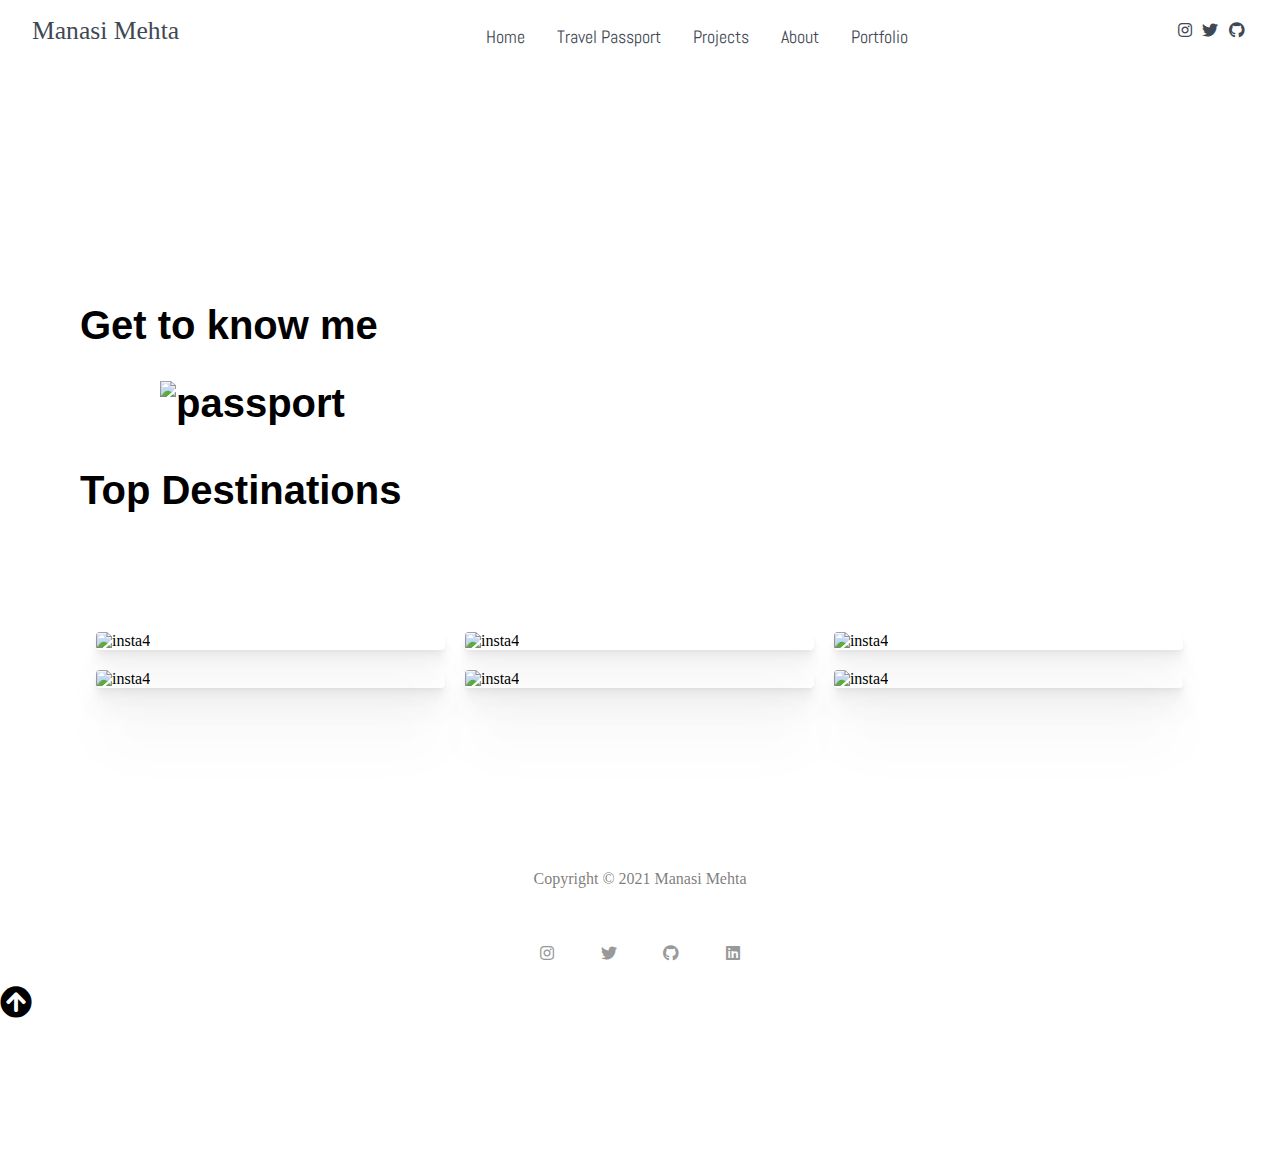
==== about.html @ bc8bce31 "Add files via upload" ====
<!DOCTYPE html>
<html lang="en">
<head>
  <meta charset="UTF-8">
  <meta name="viewport" content="width=device-width, initial-scale=1.0">
  <meta http-equiv="X-UA-Compatible" content="ie=edge">
  <title>Manasi Mehta</title>
  <!--Font Awesome Icons-->
  <link rel="stylesheet" href="./css/all/css/all.css">
  <!-- every thing on all sites-->
  <link rel="stylesheet" href="./css/allthings.css">
  <!-- AOS Library -->
  <link rel="stylesheet" href="./css/aos.css">
  <!-- Custom Style -->
  <link rel="stylesheet" href="./css/aboutstyle.css">
    <link rel="stylesheet" href="./css/passportstyles.css">
  <script src="js/jssor.slider-28.0.0.min.js" type="text/javascript"></script>
  <link href="https://fonts.googleapis.com/css2?family=Dancing+Script:wght@700&display=swap" rel="stylesheet">
  <link rel="icon" href="./assets/logo.jpg" sizes="16x16 32x32" type="image/jpg">
</head>

<body>
  <!--  Navigation -->
  <nav class="nav">
    <div class="nav-menu flex-row">
      <div class="nav-brand">
        <a href="#" class="text-gray">Manasi Mehta</a>
      </div>
      <div class="toggle-collapse">
        <div class="toggle-icons">
          <i class="fas fa-bars"></i>
        </div>
      </div>
      <div>
        <ul class="nav-items">
          <li class="nav-link">
            <a href="index.html">Home</a>
          </li>
          <li class="nav-link">
            <a href="passport.html">Travel Passport</a>
          </li>
          <li class="nav-link">
            <a href="gallery.html">Projects</a>
          </li>
          <li class="nav-link">
            <a href="about.html">About</a>
          </li>
          <li class="nav-link">
            <a href="portfolio.html">Portfolio</a>
          </li>
        </ul>
      </div>
      <div class="social text-gray">
        <a href="https://www.instagram.com/m4nasi/"><i class="fab fa-instagram"></i></a>
        <a href="https://twitter.com/m4nasi"><i class="fab fa-twitter"></i></a>
        <a href="https://github.com/m4nasi"><i class="fab fa-github"></i></a>
      </div>
    </div>
  </nav>
  <!--x Navigation -->

  <main>
  <!--Site Title -->
    <section class="site-title">
      <div class="site-background" data-aos="fade-up" data-aos-delay="100">
      </div>
    </section>
    <!--x Site Title -->
    <section class="postcard">
      <h2>Get to know me<h2>
      <img class="postcardimg" src="./assets/postcard-purple.jpg" alt="passport">
    </section>

  <section class="photo-grid">
    <h2>Top Destinations</h2>
    <div class="grid-container">
      <div class="content">
         <div class="wrapper">
           <div class="box vintage">
             <img class="box-img" src="./assets/berlin_1.jpg" alt="insta4">
           </div>
        </div>
        <div class="wrapper">
          <div class="box vintage">
            <img class="box-img" src="./assets/berlin_2.jpg" alt="insta4">
          </div>
        </div>
        <div class="wrapper">
          <div class="box vintage">
            <img class="box-img" src="./assets/berlin_3.jpg" alt="insta4">
          </div>
        </div>
        <div class="wrapper">
          <div class="box vintage">
            <img class="box-img" src="./assets/berlin_4.jpg" alt="insta4">
          </div>
        </div>
        <div class="wrapper">
          <div class="box vintage">
            <img class="box-img" src="./assets/berlin_5.jpg" alt="insta4">
          </div>
        </div>
        <div class="wrapper">
          <div class="box vintage">
            <img class="box-img" src="./assets/berlin_6.jpg" alt="insta4">
          </div>
        </div>
      </div>
    </div>
  </section>
  </main>

  <!-- Footer Section -->
  <footer>
    <div class="container">
      <div class="row">
         <div class="col-md-12 col-sm-12">
            <div class="wow fadeInUp footer-copyright" data-wow-delay="1.8s">
               <p>Copyright &copy; 2021 Manasi Mehta</p>
            </div>
            <ul class="wow fadeInUp social-icon" data-wow-delay="2s">
              <li><a href="https://www.instagram.com/m4nasi/" class="fab fa-instagram"></a></li>
              <li><a href="https://twitter.com/m4nasi" class="fab fa-twitter"></a></li>
              <li><a href="https://github.com/m4nasi" class="fab fa-github"></a></li>
              <li><a href="https://www.linkedin.com/in/manasi-mehta-2454901b2" class="fab fa-linkedin"></a></li>
            </ul>
         </div>
      </div>
  </div>
  <div class="move-up">
    <span><i class="fas fa-arrow-circle-up fa-2x"></i></span>
  </div>
</footer>

  <!--x Footer-->
  <!-- Jquery Library file -->
  <script src="./js/Jquery3.4.1.min.js"></script>
  <!-- Owl-Carousel js-->
  <script src="./js/owl.carousel.min.js"></script>
  <!-- AOS js Library-->
  <script src="./js/aos.js"></script>
  <!--Custom Javascript file-->
  <script src="./js/main.js"></script>
</body>
</html>
---- css/allthings.css ----
@import url('../css/fonts.css');
@import url(href = "https://fonts.googleapis.com/css2?family=Dancing+Script:wght@700&display=swap");
@import url(href = "https://fonts.googleapis.com/css?family=Source+Sans+Pro");

html, body{
  margin: 0%;
  box-sizing: border-box;
  overflow-x: hidden;
}

:root{
  /*      Theme colors        */
  --text-gray: #3f4954;
  --text-light : #686666da;
  --bg-color: #0f0f0f;
  --white: #ffffff;
  --midnight: #104f55;

  --yellow: #D4AF37;
  --dark-green: #013220;
  --orange: #923C01;
  --brown: #2C1608;
  --light-green: #507D2A;

  /* gradient color   */
  --sky: linear-gradient(120deg, #a1c4fd 0%, #c2e9fb 100%);

  /*      theme font-family   */
  --Abel: 'Abel', cursive;
  --Anton: 'Anton', cursive;
  --Josefin : 'Josefin', cursive;
  --Lexend: 'Lexend', cursive;
  --Livvic : 'Livvic', cursive;
  --Cursive : 'Cursive', cursive;
  --Sans: 'Source Sans Pro', cursive;
}

/* ---------------- Global Classes ---------------*/

a{
  text-decoration: none;
  color: var(--text-gray);
}

.flex-row{
  display: flex;
  flex-direction: row;
  flex-wrap: wrap;
}

ul{
  list-style-type: none;
}

h1{
  font-family: var(--Lexend);
  font-size: 2.5rem;
}


h2{
  font-family: 'Source Sans Pro', sans-serif;
  font-size: 2.5rem;
}

h3{
  font-family: var(--Abel);
  font-size: 1.3rem;
}

button.btn{
  border: none;
  border-radius: 2rem;
  padding: 1rem 3rem;
  font-size: 1rem;
  font-family: var(--Livvic);
  cursor: pointer;
}

span{
  font-family: var(--Abel);
}

.container{
  margin: 0 5vw;
}

.text-gray{
  color: var(--text-gray);
}

p{
  font-family: var(--Lexend);
  color: var(--text-light);
}

/* ------x------- Global Classes -------x-------*/
/* -------------- Preloader ---------------*/
.preloader {
  position: fixed;
  top: 0;
  left: 0;
  width: 100%;
  height: 100%;
  z-index: 99999;
  display: flex;
  flex-flow: row nowrap;
  justify-content: center;
  align-items: center;
  background: none repeat scroll 0 0 #ffffff;
}

.spinner {
  border: 1px solid transparent;
  border-radius: 5px;
  position: relative;
}

.spinner:before {
  content: '';
  box-sizing: border-box;
  position: absolute;
  top: 50%;
  left: 50%;
  width: 30px;
  height: 30px;
  margin-top: -10px;
  margin-left: -10px;
  border-radius: 50%;
  border: 2px solid #E3AE57;
  border-top-color: #f9f9f9;
  animation: spinner .6s linear infinite;
}

@-webkit-@keyframes spinner {
  to {transform: rotate(360deg);}
}

@keyframes spinner {
  to {transform: rotate(360deg);}
}

/* ------x------- Preloader -------x-------*/
/* --------------- navbar ----------------- */

.nav{
  background: white;
  padding: 0 2rem;
  height: 0rem;
  min-height: 10vh;
  overflow: hidden;
  transition: height 1s ease-in-out;
}

.nav .nav-menu{
  justify-content: space-between;
}

.nav .toggle-collapse{
  position: absolute;
  top: 0%;
  width: 90%;
  display: none;
  cursor: pointer;
}

.nav .toggle-collapse .toggle-icons{
  display: flex;
  justify-content: flex-end;
  padding: 1.7rem 0;
}

.nav .toggle-collapse .toggle-icons i{
  font-size: 1.4rem;
  color: var(--text-gray);
}

.collapse{
  height: 30rem;
}

.nav .nav-items{
  display: flex;
  margin: 0;
}

.nav .nav-items .nav-link{
  padding: 1.6rem 1rem;
  font-size: 1.1rem;
  position: relative;
  font-family: var(--Abel);
  font-size: 1.1rem;
}

.nav .nav-items .nav-link:hover{
  background-color: var(--midnight);
}

.nav .nav-items .nav-link:hover a{
  color: var(--white);
}

.nav .nav-brand a{
  font-size: 1.6rem;
  padding: 1rem 0;
  display: block;
  font-family: var(--Lexend);
  font-size: 1.6rem;
}

.nav .social{
  padding: 1.4rem 0
}

.nav .social i{
  padding: 0 .2rem;
}

.nav .social i:hover{
  color: #a1c4cf;
}
/* -------x------- navbar ---------x------- */
/* ----------------- Main Content----------- */
/* --------------- Site title ---------------- */

/*---------------------------------------
   Footer section
-----------------------------------------*/

footer {
    padding: 140px 0px;
}

/*---------------------------------------
   Social icon
-----------------------------------------*/

.social-icon {
    position: relative;
    padding: 0;
    margin: 0;
    text-align: center;
}

.social-icon li {
    display: inline-block;
    list-style: none;
}

.social-icon li a {
    border: 2px solid transparent;
    color: #999;
    border-radius: 100px;
    cursor: pointer;
    font-size: 16px;
    text-decoration: none;
    transition: all 0.4s ease-in-out;
    width: 50px;
    height: 50px;
    line-height: 50px;
    text-align: center;
    vertical-align: middle;
    position: relative;
    margin: 22px 4px 10px 4px;
}

.social-icon li a:hover {
    background: #D4AF37;
    border-color: #ffffff;
    color: #ffffff;
    transform: scale(1.1);
}

footer.footer .move-up{
  position: absolute;
  right: 6%;
  top: 50%;
  vertical-align: middle;
}

footer.footer .move-up span{
  color: var(--dark-green);
}

footer.footer .move-up span:hover{
  color: var(--white);
  cursor: pointer;
}

footer p{
  text-align: center;
}

/* ---------x------- Footer ----------x---------- */

/*              Viewport less then or equal to 1130px            */

@media only screen and (max-width: 1130px){
  .site-content .post-content > .post-image .post-info{
      left: 2rem !important;
      bottom: 1.2rem !important;
      border-radius: 0% !important;
  }

  .site-content .sidebar .popular-post .post-info{
      display: none !important;
  }

  footer {
    padding: 40px 0;
  }
}

/*      x       Viewport less then or equal to 1130px    x     */
/*              Viewport less then or equal to 750px            */

@media only screen and (max-width: 750px){
  .nav .nav-menu, .nav .nav-items{
    flex-direction: column;
  }

  .nav .toggle-collapse{
    display: initial;
  }

  main .site-content{
    grid-template-columns: 100%;
  }

  footer {
    padding: 40px 0;
  }

}

/*        x      Viewport less then or equal to 750px       x     */
/*              Viewport less then or equal to 520px            */

@media only screen and (max-width: 520px){
  main .blog{
    height: 125vh;
  }

  .site-content .post-content > .post-image .post-info{
    display: none;
  }

  nav .toggle-collapse{
    width: 80% !important;
  }
}

/*        x      Viewport less then or equal to 520px       x     */
---- css/aboutstyle.css ----
/*
main .postcard .postcardimg{
  padding-top: 2rem;
  padding-left: 5rem;
  padding-bottom: 2rem;
  align-items: center;
}

main .carousel .span{
  font-family: var(--Cursive);
}

main .carousel .h2{
  text-align: center;
}
*/
.postcard h2,
.carousel h2,
.photo-grid h2{
  padding-left: 5rem;
}

.postcard .postcardimg{
  padding-left: 5rem;
  padding-bottom: 0.5rem;
}

/*
.card_1 .flex-row{
  padding-left: 5rem;
}*/

* {
  box-sizing: border-box;
}

.grid-container {
  width: 100%;
  max-width: 1200px;
  border-radius: 4px;
  margin: 0 auto;
  padding: 1rem;
}

.content {
  display: flex;
  flex-wrap: wrap;
  margin-top: 60px;
  padding: 0 30px;
}

.wrapper {
  width: 33.3%;
  height: 100%;
  padding: 10px;
}

.box {
  position: relative;
  max-height: 300px;
  border-radius: 4px;
  overflow: hidden;
  box-shadow:
  0 1.4px 1.7px rgba(0, 0, 0, 0.017),
  0 3.3px 4px rgba(0, 0, 0, 0.024),
  0 6.3px 7.5px rgba(0, 0, 0, 0.03),
  0 11.2px 13.4px rgba(0, 0, 0, 0.036),
  0 20.9px 25.1px rgba(0, 0, 0, 0.043),
  0 50px 60px rgba(0, 0, 0, 0.06);
}

.box-img {
  position:relative;
  width: 100%;
  height: 100%;
  z-index: 1;
  transition: all .3s ease-in-out;
}


@media screen and (max-width: 880px) {
  .wrapper {
    width: 50%;
  }
}

@media screen and (max-width: 520px) {
  .wrapper {
    width: 100%;
  }
}
---- css/passportstyles.css ----
main .site-title{
  background: url('../assets/blog-top-image.jpg');
  background-size: cover;
  height: 20vh;
  display: flex;
  justify-content: center;
}

.map h2{
  padding-left: 5rem;
}

.map .regions_div{
  padding-left: 5rem;
}

.map {
position: relative;
padding-top: 30px;
overflow: hidden;
}

.map iframe,
.map object,
.map embed {
    position: absolute;
    top: 0;
    left: 0;
    width: 90%;
    height: 100%;
}
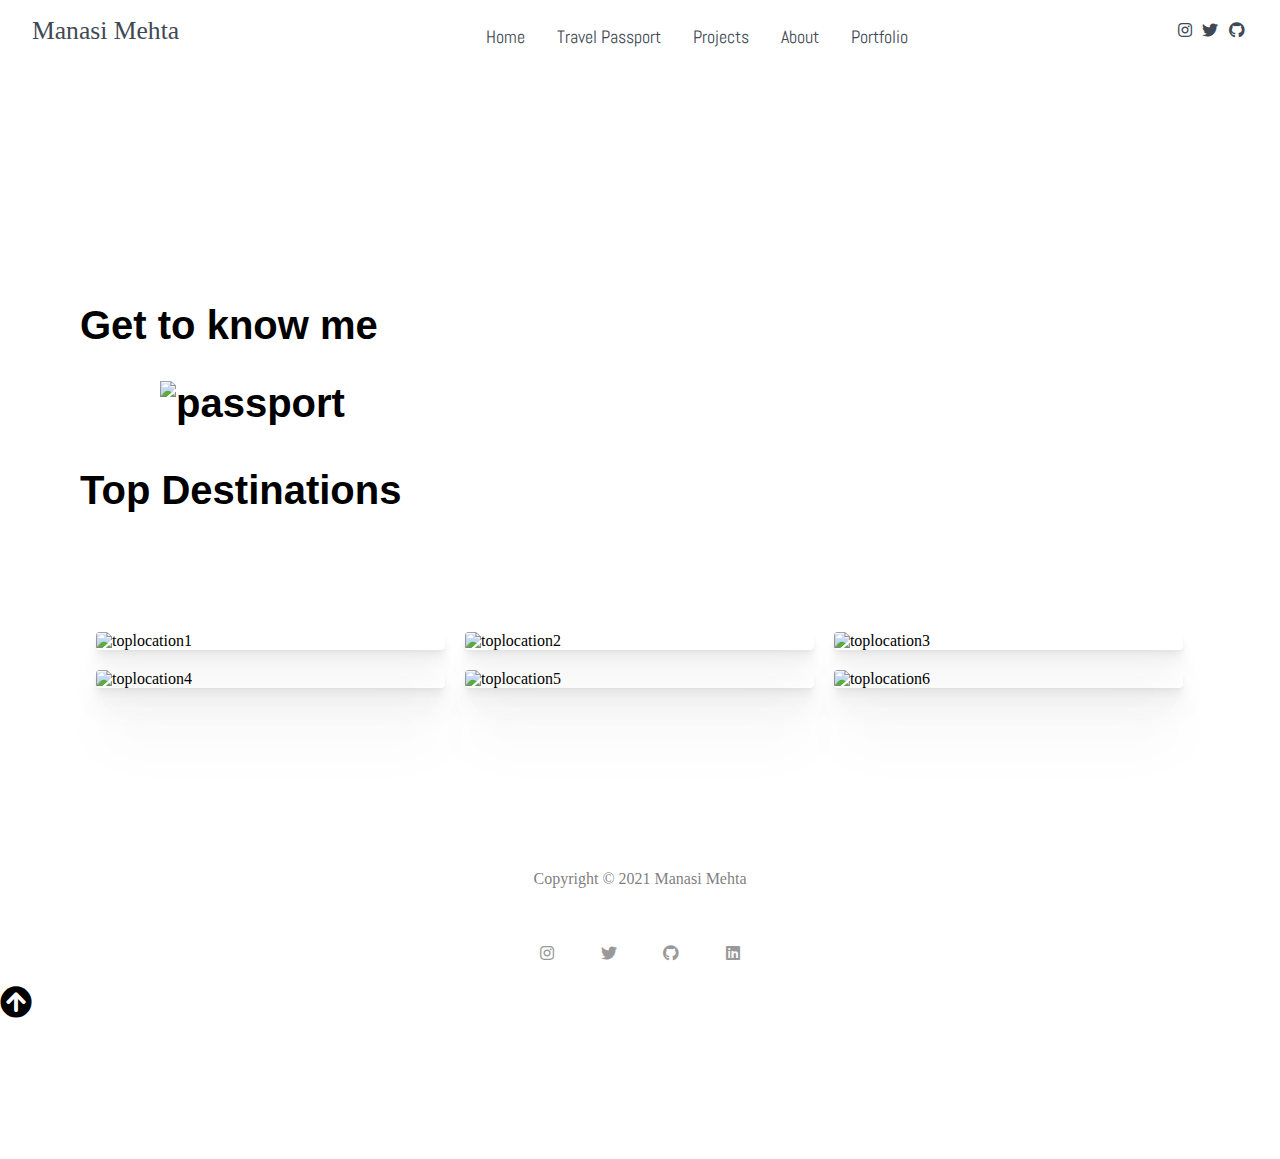
==== commit d8b58a1c: "Add files via upload" ====
--- a/about.html
+++ b/about.html
@@ -68,7 +68,7 @@
     <!--x Site Title -->
     <section class="postcard">
       <h2>Get to know me<h2>
-      <img class="postcardimg" src="./assets/postcard-purple.jpg" alt="passport">
+      <img class="postcardimg" src="assets/postcard.jpg" alt="passport">
     </section>
 
   <section class="photo-grid">
@@ -77,32 +77,32 @@
       <div class="content">
          <div class="wrapper">
            <div class="box vintage">
-             <img class="box-img" src="./assets/berlin_1.jpg" alt="insta4">
+            <img class="box-img" src="assets/berlin_1.jpg" alt="toplocation1">
            </div>
         </div>
         <div class="wrapper">
           <div class="box vintage">
-            <img class="box-img" src="./assets/berlin_2.jpg" alt="insta4">
+            <img class="box-img" src="assets/berlin_2.jpg" alt="toplocation2">
           </div>
         </div>
         <div class="wrapper">
           <div class="box vintage">
-            <img class="box-img" src="./assets/berlin_3.jpg" alt="insta4">
+            <img class="box-img" src="assets/berlin_3.jpg" alt="toplocation3">
           </div>
         </div>
         <div class="wrapper">
           <div class="box vintage">
-            <img class="box-img" src="./assets/berlin_4.jpg" alt="insta4">
+            <img class="box-img" src="assets/berlin_4.jpg" alt="toplocation4">
           </div>
         </div>
         <div class="wrapper">
           <div class="box vintage">
-            <img class="box-img" src="./assets/berlin_5.jpg" alt="insta4">
+            <img class="box-img" src="assets/berlin_5.jpg" alt="toplocation5">
           </div>
         </div>
         <div class="wrapper">
           <div class="box vintage">
-            <img class="box-img" src="./assets/berlin_6.jpg" alt="insta4">
+            <img class="box-img" src="assets/berlin_6.jpg" alt="toplocation6">
           </div>
         </div>
       </div>
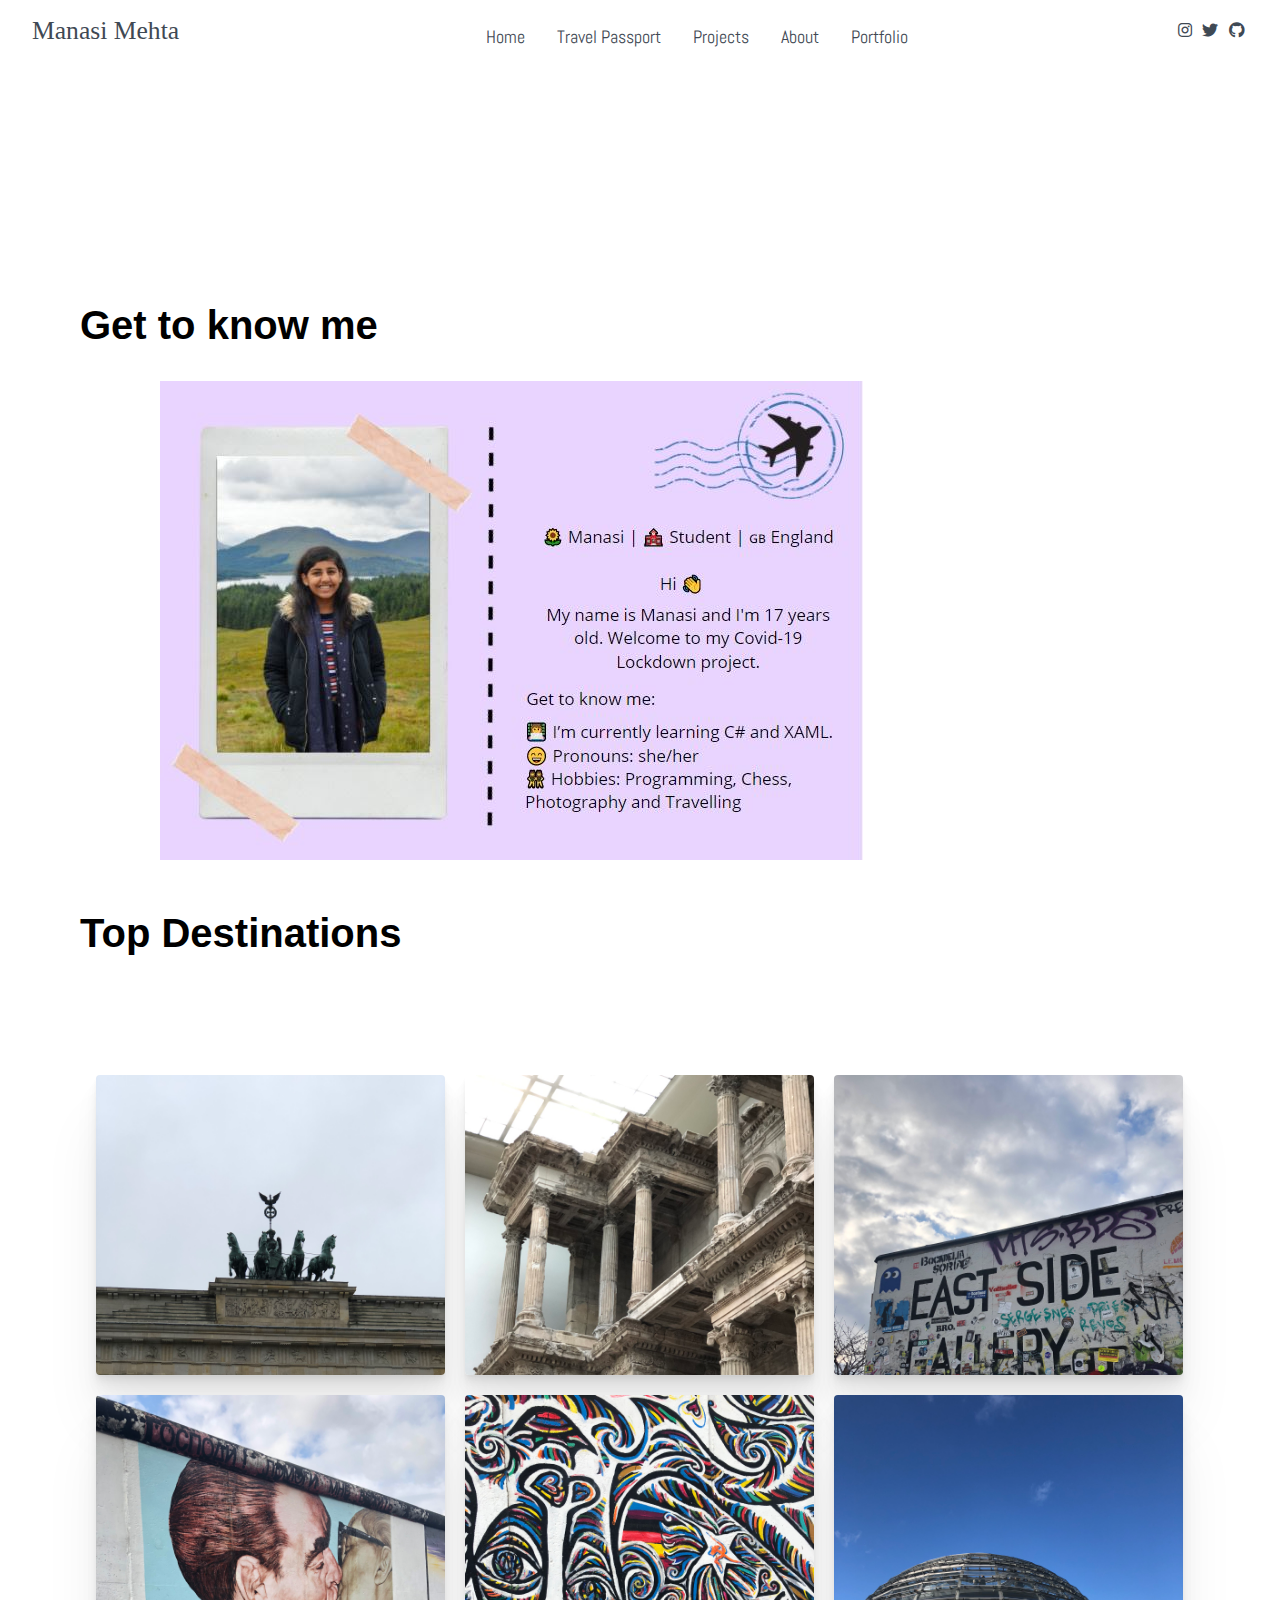
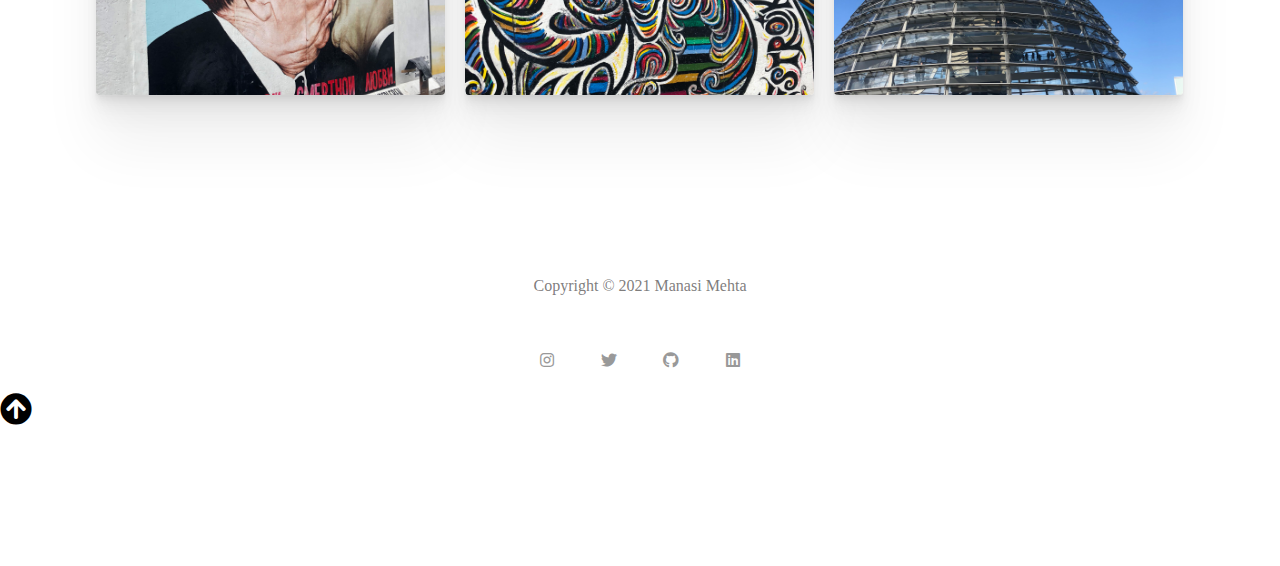
==== commit b845e132: "Add files via upload" ====
--- a/about.html
+++ b/about.html
@@ -16,7 +16,7 @@
     <link rel="stylesheet" href="./css/passportstyles.css">
   <script src="js/jssor.slider-28.0.0.min.js" type="text/javascript"></script>
   <link href="https://fonts.googleapis.com/css2?family=Dancing+Script:wght@700&display=swap" rel="stylesheet">
-  <link rel="icon" href="./assets/logo.jpg" sizes="16x16 32x32" type="image/jpg">
+  <link rel="icon" href="./assets/logo.JPG" sizes="16x16 32x32" type="image/JPG">
 </head>
 
 <body>
@@ -68,7 +68,7 @@
     <!--x Site Title -->
     <section class="postcard">
       <h2>Get to know me<h2>
-      <img class="postcardimg" src="assets/postcard.jpg" alt="passport">
+      <img class="postcardimg" src="assets/Postcard.JPG" alt="passport">
     </section>
 
   <section class="photo-grid">
@@ -77,32 +77,32 @@
       <div class="content">
          <div class="wrapper">
            <div class="box vintage">
-            <img class="box-img" src="assets/berlin_1.jpg" alt="toplocation1">
+            <img class="box-img" src="assets/Berlin1.JPG" alt="toplocation1">
            </div>
         </div>
         <div class="wrapper">
           <div class="box vintage">
-            <img class="box-img" src="assets/berlin_2.jpg" alt="toplocation2">
+            <img class="box-img" src="assets/Berlin2.JPG" alt="toplocation2">
           </div>
         </div>
         <div class="wrapper">
           <div class="box vintage">
-            <img class="box-img" src="assets/berlin_3.jpg" alt="toplocation3">
+            <img class="box-img" src="assets/Berlin3.JPG" alt="toplocation3">
           </div>
         </div>
         <div class="wrapper">
           <div class="box vintage">
-            <img class="box-img" src="assets/berlin_4.jpg" alt="toplocation4">
+            <img class="box-img" src="assets/Berlin4.JPG" alt="toplocation4">
           </div>
         </div>
         <div class="wrapper">
           <div class="box vintage">
-            <img class="box-img" src="assets/berlin_5.jpg" alt="toplocation5">
+            <img class="box-img" src="assets/Berlin5.JPG" alt="toplocation5">
           </div>
         </div>
         <div class="wrapper">
           <div class="box vintage">
-            <img class="box-img" src="assets/berlin_6.jpg" alt="toplocation6">
+            <img class="box-img" src="assets/Berlin6.JPG" alt="toplocation6">
           </div>
         </div>
       </div>
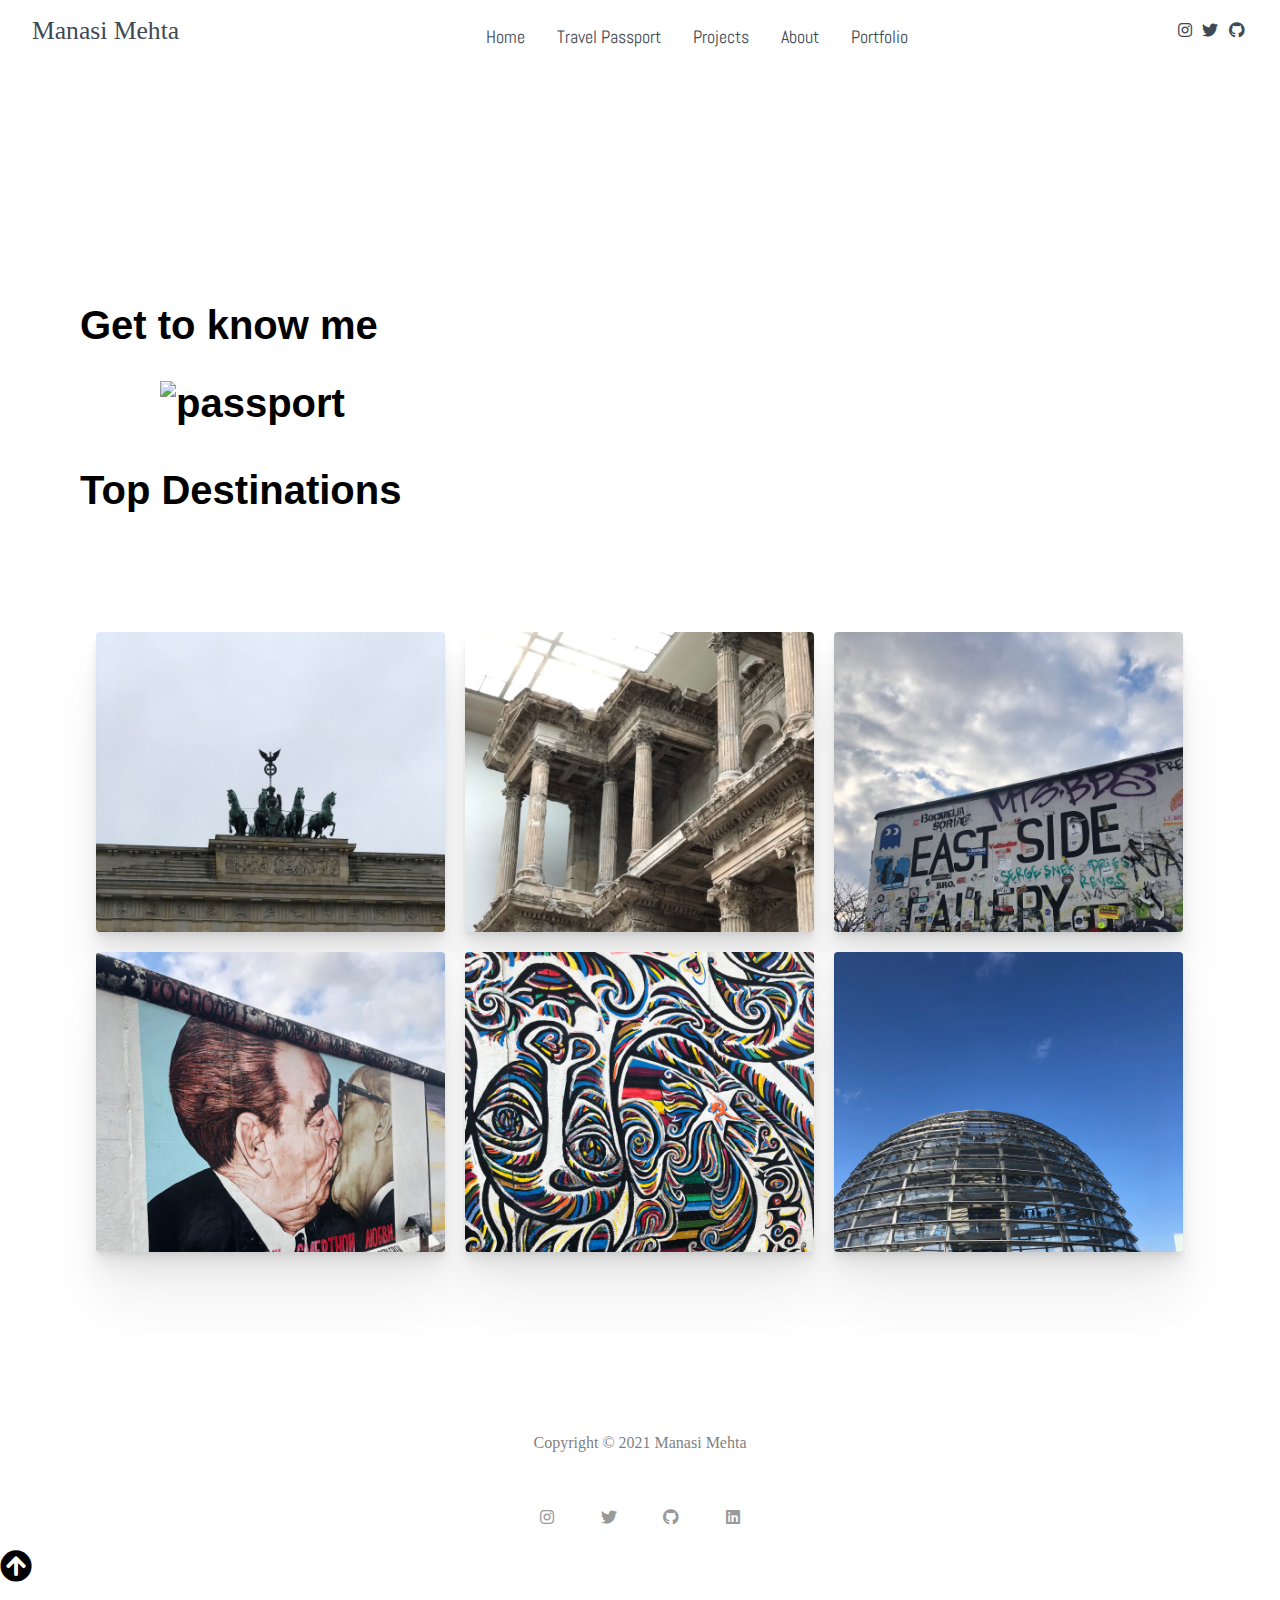
==== commit 83b0ec89: "Update about.html" ====
--- a/about.html
+++ b/about.html
@@ -68,7 +68,7 @@
     <!--x Site Title -->
     <section class="postcard">
       <h2>Get to know me<h2>
-      <img class="postcardimg" src="assets/Postcard.JPG" alt="passport">
+      <img class="postcardimg" src="assets/Postcard.jpg" alt="passport">
     </section>
 
   <section class="photo-grid">
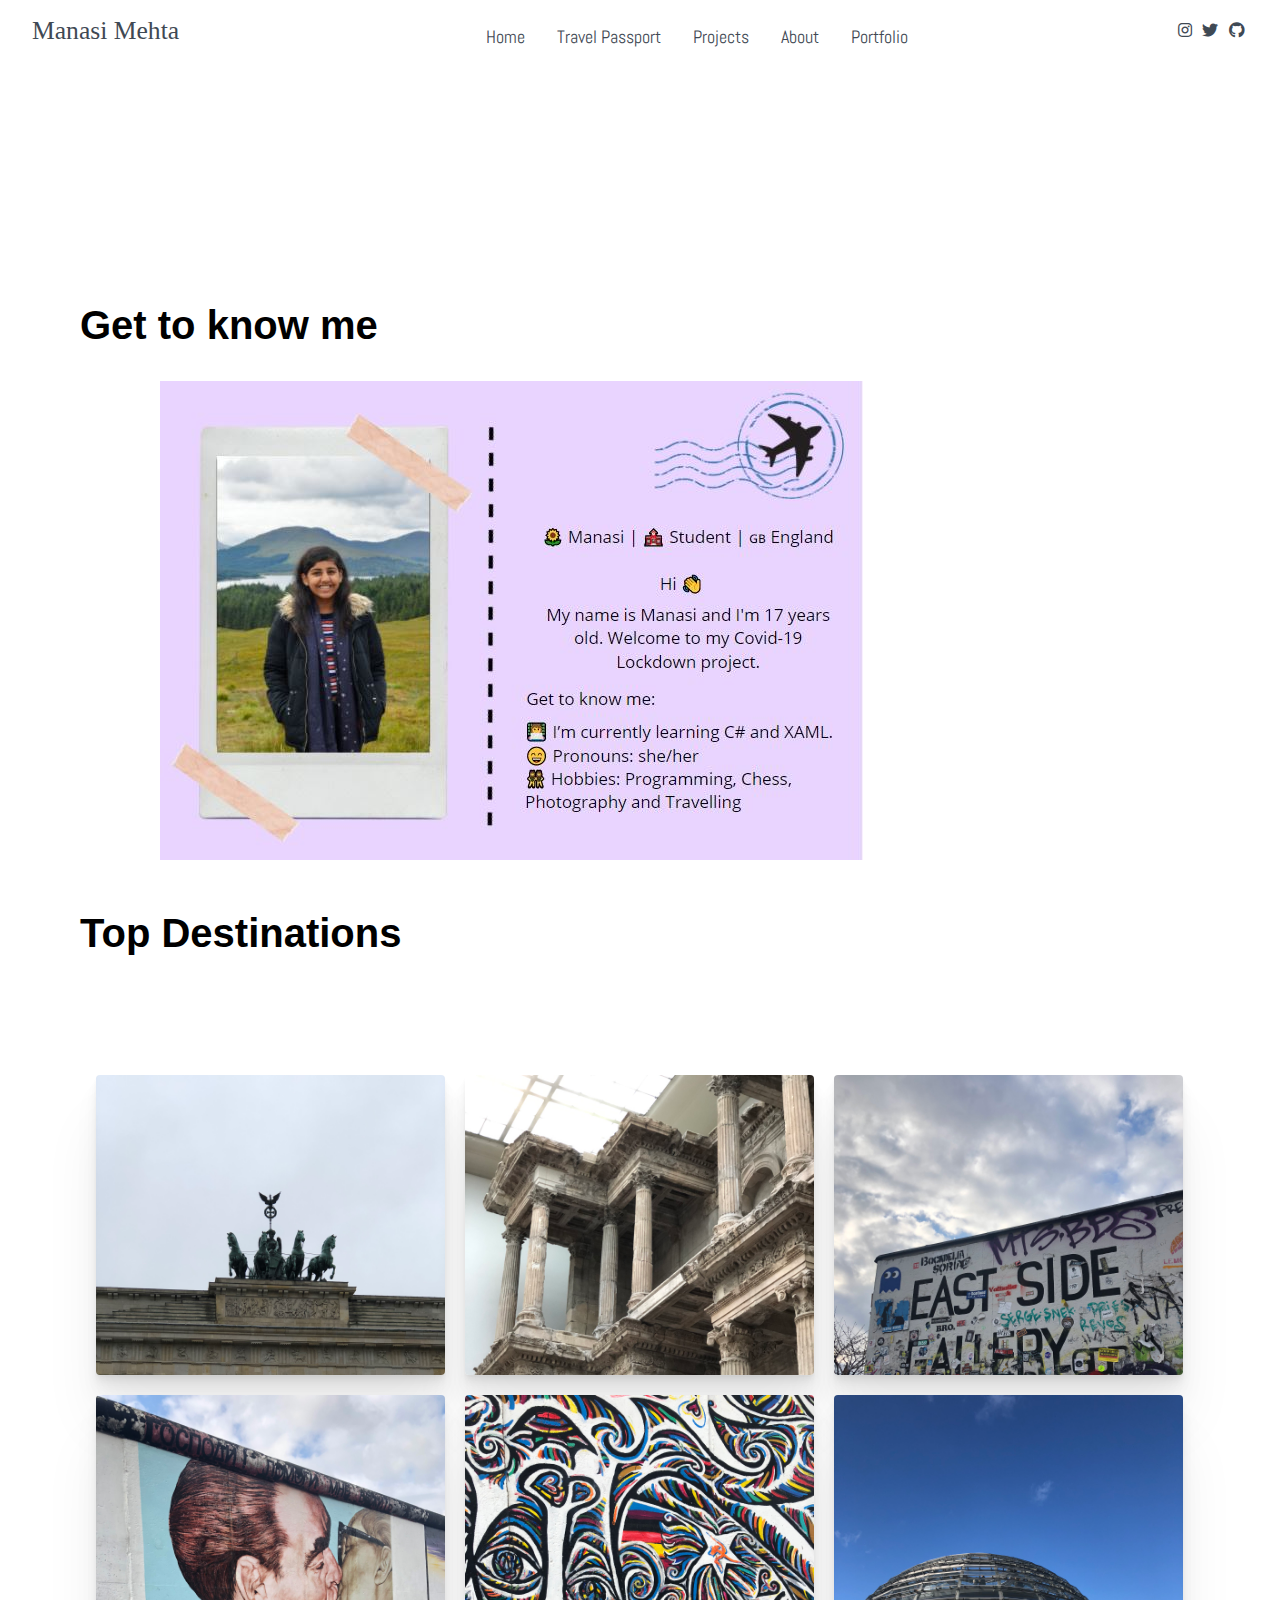
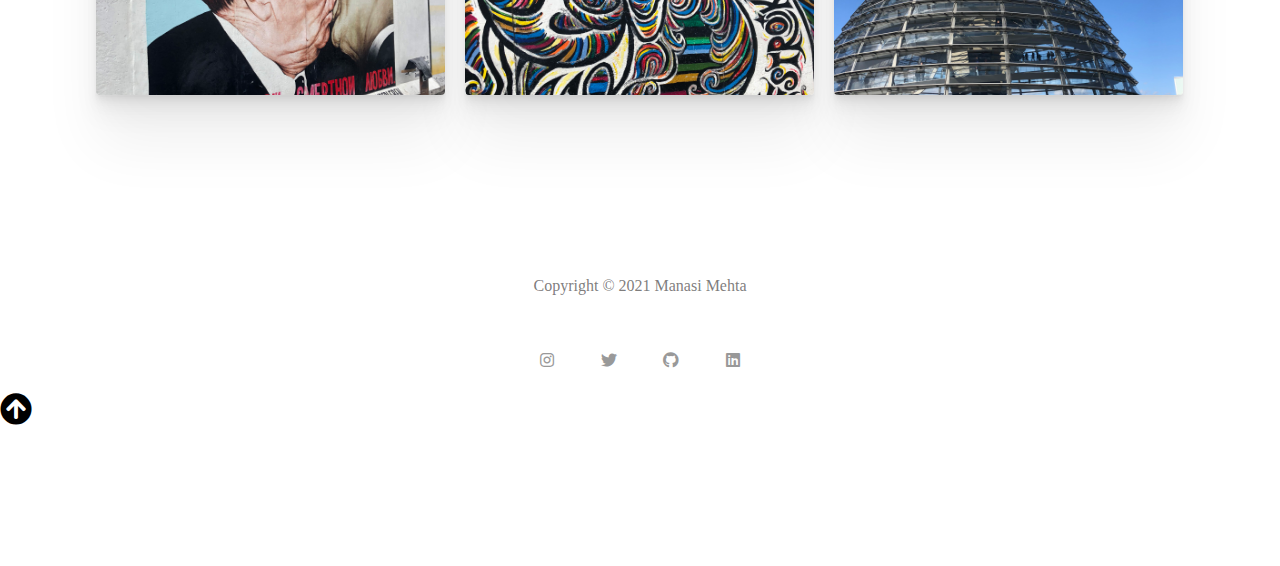
==== commit c0682c69: "Update about.html" ====
--- a/about.html
+++ b/about.html
@@ -68,7 +68,7 @@
     <!--x Site Title -->
     <section class="postcard">
       <h2>Get to know me<h2>
-      <img class="postcardimg" src="assets/Postcard.jpg" alt="passport">
+      <img class="postcardimg" src="assets/Postcard.JPG" alt="passport">
     </section>
 
   <section class="photo-grid">
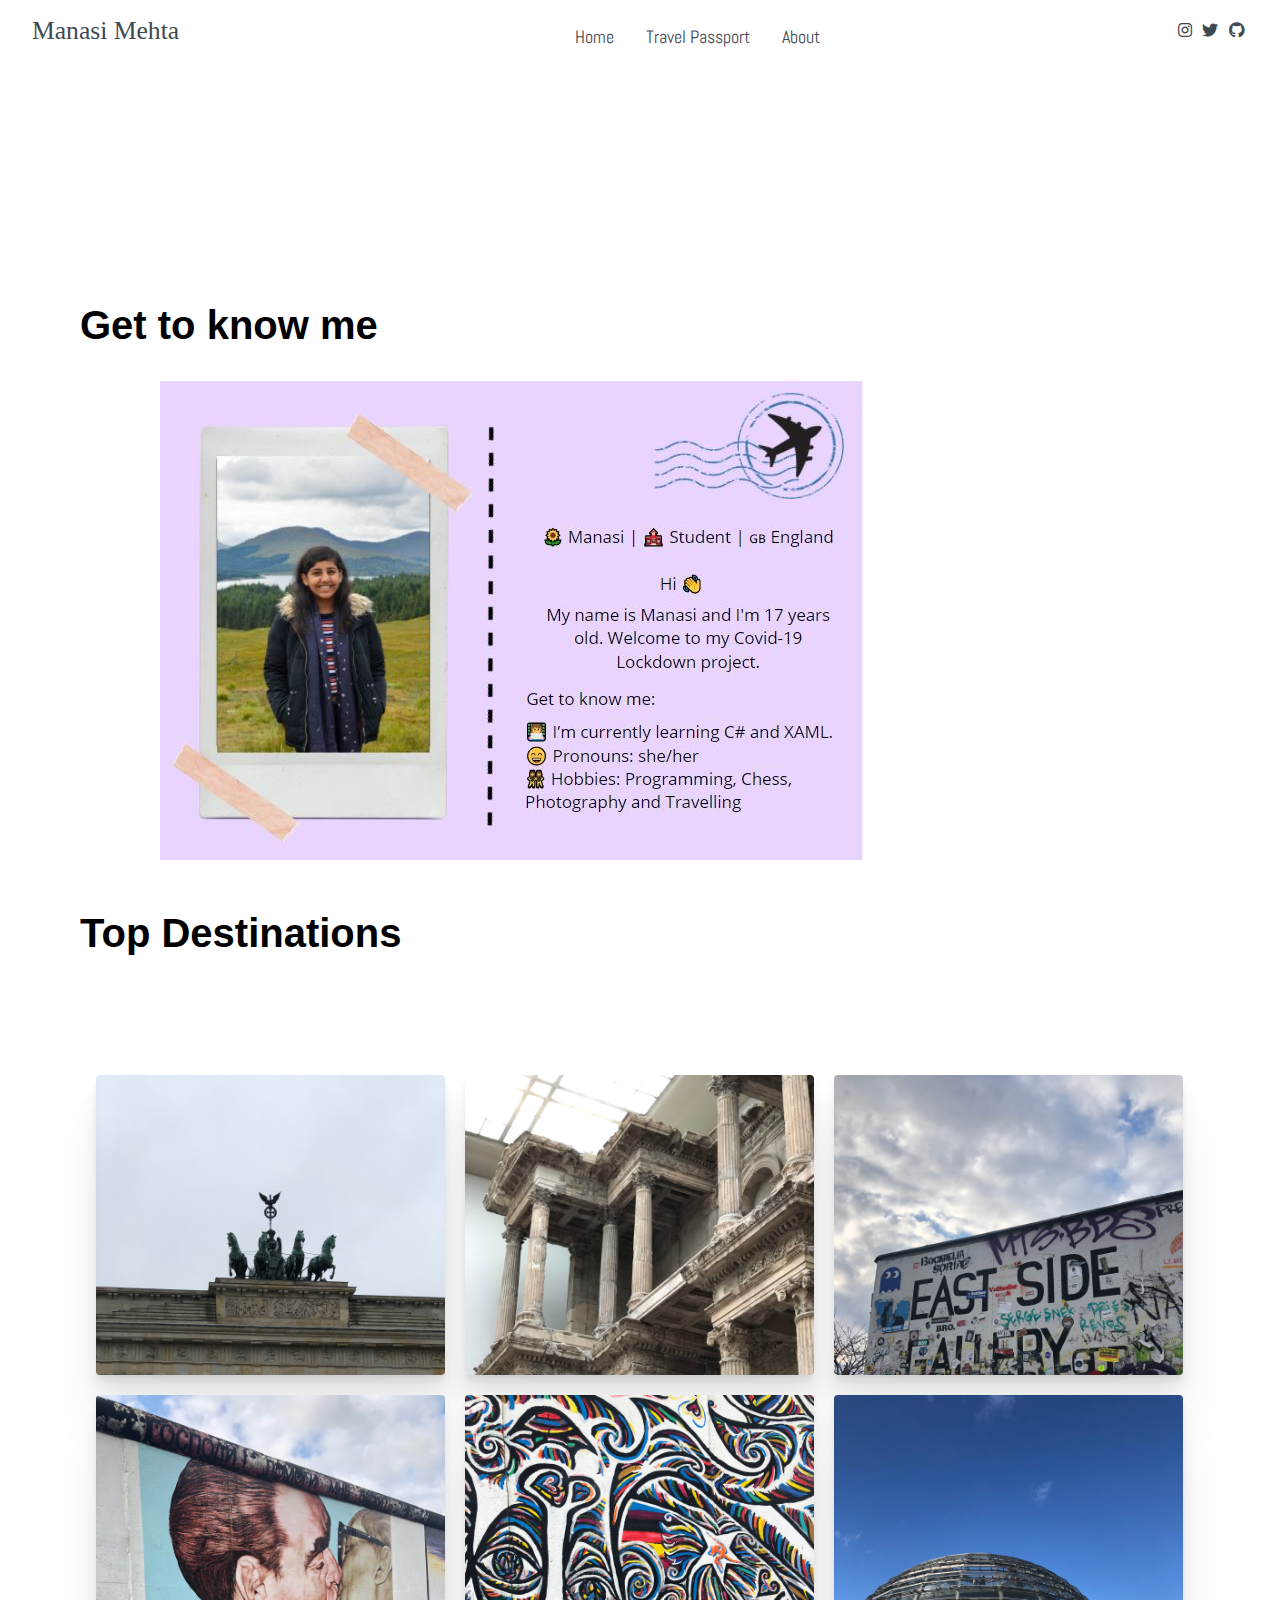
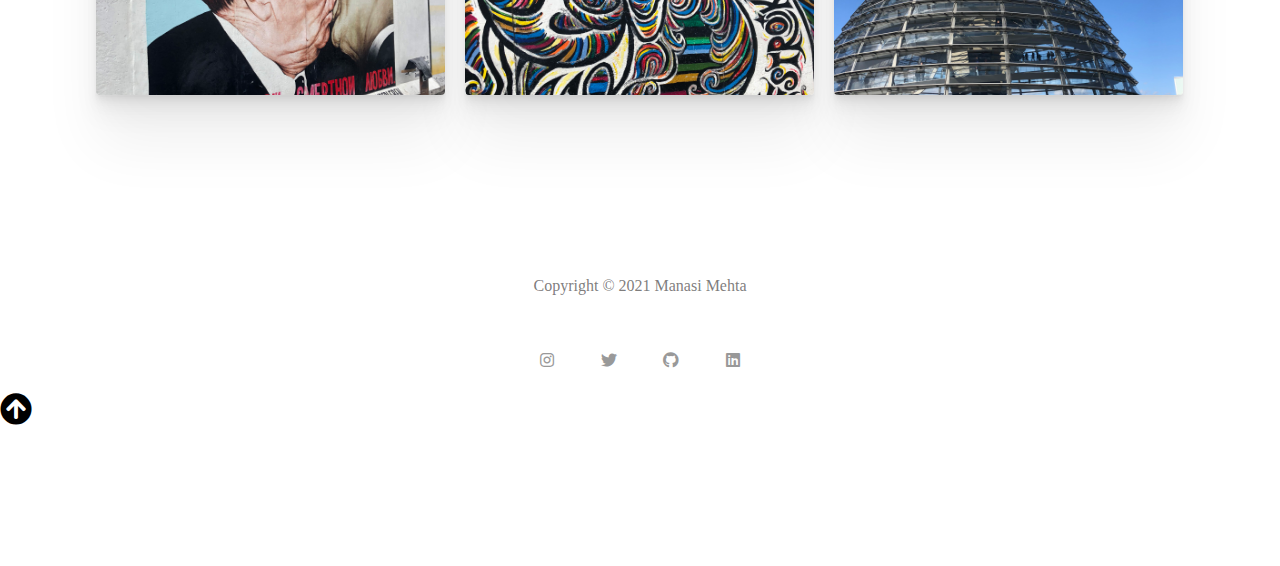
==== commit 8e77ea6b: "got rid of redundant pages" ====
--- a/about.html
+++ b/about.html
@@ -16,7 +16,7 @@
     <link rel="stylesheet" href="./css/passportstyles.css">
   <script src="js/jssor.slider-28.0.0.min.js" type="text/javascript"></script>
   <link href="https://fonts.googleapis.com/css2?family=Dancing+Script:wght@700&display=swap" rel="stylesheet">
-  <link rel="icon" href="./assets/logo.JPG" sizes="16x16 32x32" type="image/JPG">
+  <link rel="icon" href="assets/logo.JPG" sizes="16x16 32x32" type="image/JPG">
 </head>
 
 <body>
@@ -40,13 +40,7 @@
             <a href="passport.html">Travel Passport</a>
           </li>
           <li class="nav-link">
-            <a href="gallery.html">Projects</a>
-          </li>
-          <li class="nav-link">
             <a href="about.html">About</a>
-          </li>
-          <li class="nav-link">
-            <a href="portfolio.html">Portfolio</a>
           </li>
         </ul>
       </div>
